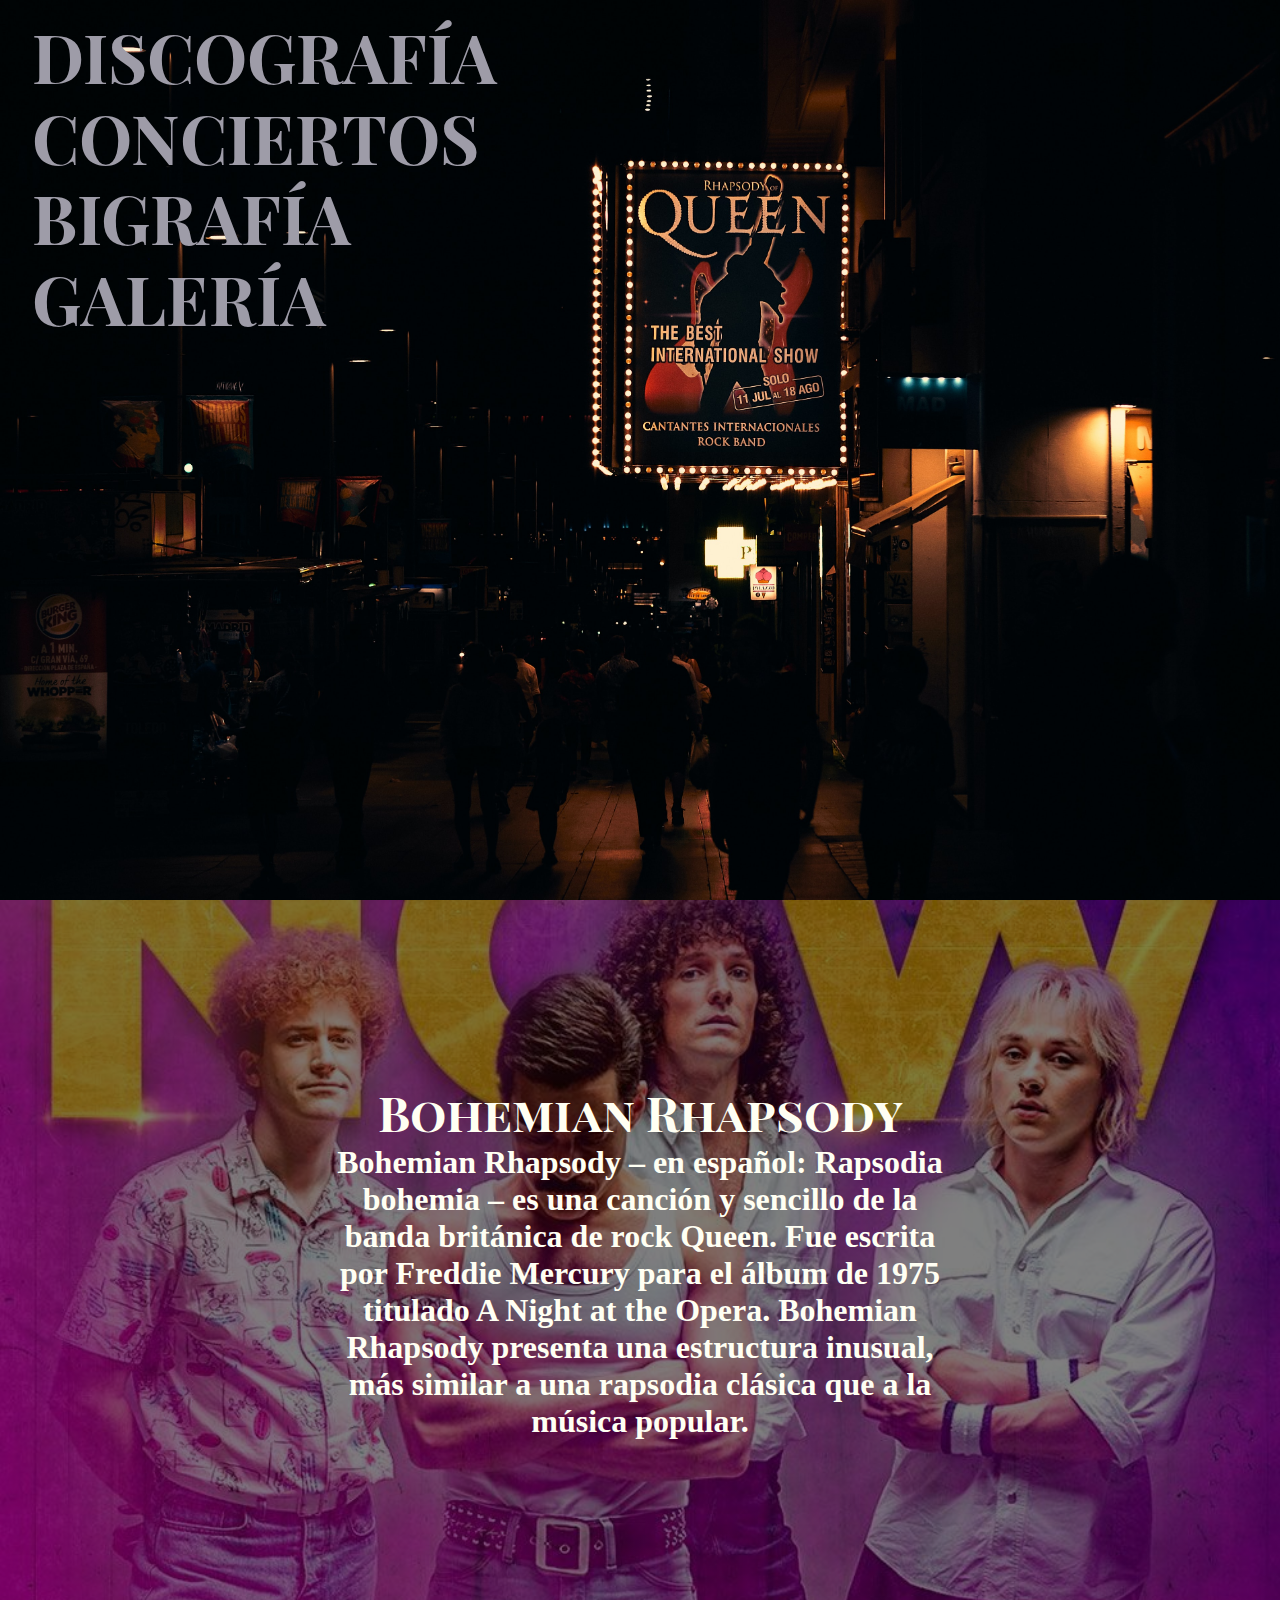
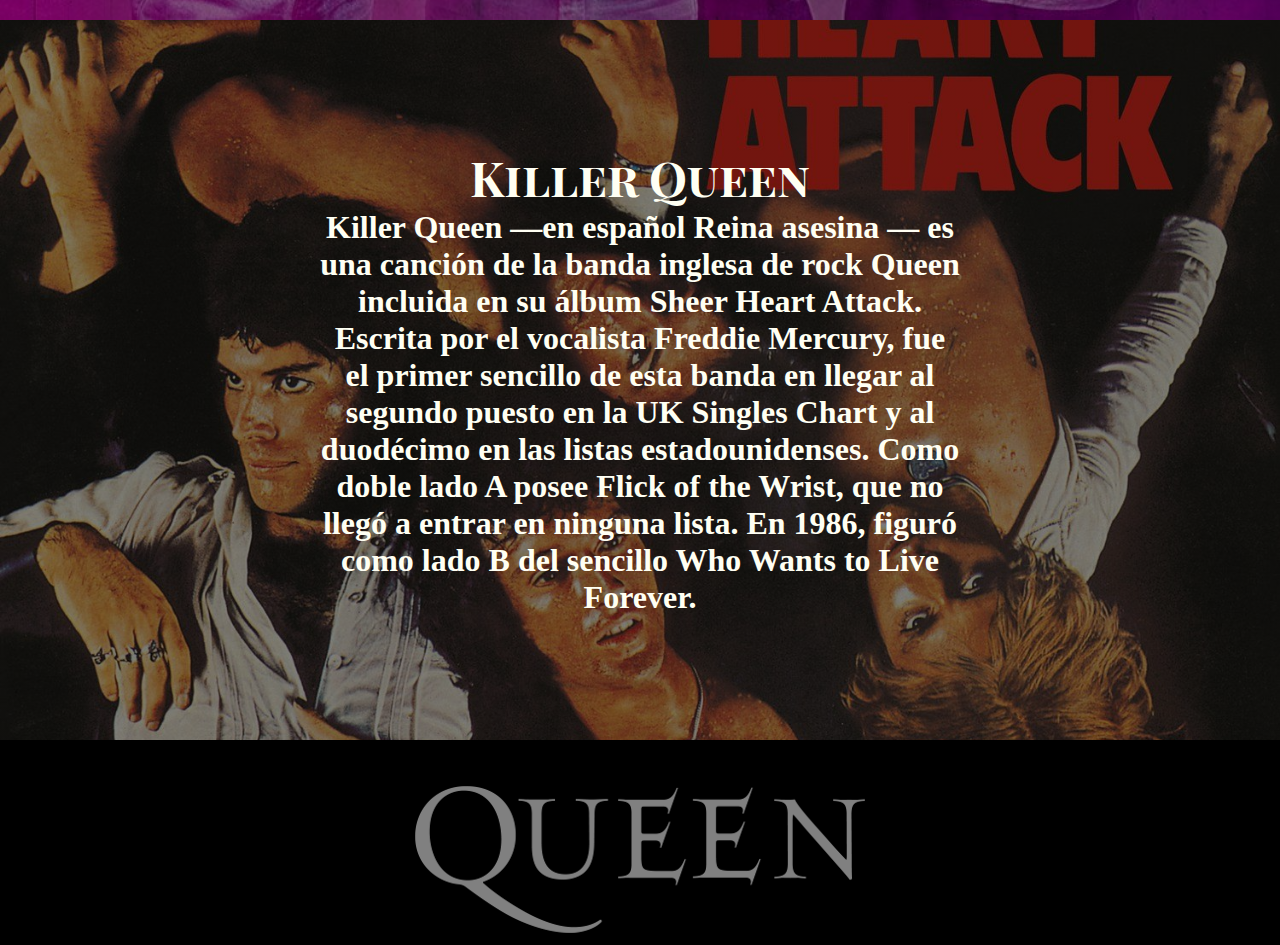
==== index.html @ 169c20e9 "Merge pull request #6 from Josehm1999/develop" ====
<!DOCTYPE html>
<html lang="en">
  <head>
    <meta charset="UTF-8" />
    <meta name="viewport" content="width=device-width, initial-scale=1.0" />
    <title>Queen</title>
    <link rel="preconnect" href="https://fonts.googleapis.com" />
    <link rel="preconnect" href="https://fonts.gstatic.com" crossorigin />
    <link
      href="https://fonts.googleapis.com/css2?family=Playfair+Display+SC:ital,wght@1,900&display=swap"
      rel="stylesheet"
    />
    <link rel="stylesheet" href="./assets/css/style.css" />
  </head>
  <body>
    <header class="header">
      <h1 class="header_titulo">
        <a href="#">Discograf&iacute;a</a>
        <a href="./InfDiscos.html">Conciertos</a>
        <a href="./index4.html">Bigraf&iacute;a</a>
        <a href="#">Galer&iacute;a</a>
      </h1>
    </header>
    <section class="song">
      <div class="song__text">
        <h2>Bohemian Rhapsody</h2>
        <p>
          Bohemian Rhapsody – en español: Rapsodia bohemia – es una canción y
          sencillo de la banda británica de rock Queen. Fue escrita por Freddie
          Mercury para el álbum de 1975 titulado A Night at the Opera. Bohemian
          Rhapsody presenta una estructura inusual, más similar a una rapsodia
          clásica que a la música popular.
        </p>
      </div>
    </section>
    <section class="song__killer">
      <div class="song__text">
        <h2>Killer Queen</h2>
        <p>
          Killer Queen —en español Reina asesina — es una canción de la banda
          inglesa de rock Queen incluida en su álbum Sheer Heart Attack. Escrita
          por el vocalista Freddie Mercury, fue el primer sencillo de esta banda
          en llegar al segundo puesto en la UK Singles Chart y al duodécimo en
          las listas estadounidenses. Como doble lado A posee Flick of the
          Wrist, que no llegó a entrar en ninguna lista. En 1986, figuró como
          lado B del sencillo Who Wants to Live Forever.
        </p>
      </div>
    </section>
    <footer class="footer">
      <div class="container">
        <a href="#" class="footer__logo">
          <img src="./assets/images/footer-logo.png" alt="" />
        </a>
      </div>
    </footer>
    <script src="./assets/js/script.js"></script>
  </body>
</html>
---- assets/css/style.css ----
* {
  margin: 0;
  padding: 0;
  box-sizing: border-box;
}

body {
  background-color: #ecf0f1;
}

.header {
  height: 100vh;
  max-height: 100vh;
  display: flex;
  align-items: center;
  justify-content: center;
  background-image: url(../images/emiliano-cicero-EaZkGnrM154-unsplash.jpg);
  background-size: cover;
  background-repeat: no-repeat;
}

.header .header_titulo {
  position: absolute;
  top: 0;
  left: 0;
  display: flex;
  flex-direction: column;
  padding: 1rem 2rem;
  justify-content: space-between;
  font-size: 4.2rem;
  line-height: 1.2;
  font-family: "Playfair Display SC", serif;

  text-transform: uppercase;
}
a {
  color: inherit;
  text-decoration: none;
  color: #9e9ca8;
}

a:hover {
  color: #e8e6f2;
}
.song {
  background-image: linear-gradient(rgba(0, 0, 0, 0.5), rgba(0, 0, 0, 0.5)),
    url("../images/bohemian-rhapsody-1.jpg");
  height: 45rem;
  background-position: center;
  background-repeat: no-repeat;
  background-size: cover;
  position: relative;
}
.song__killer {
  background-image: linear-gradient(rgba(0, 0, 0, 0.5), rgba(0, 0, 0, 0.5)),
    url("../images/SHA.jpg");
  height: 45rem;
  background-position: center;
  background-repeat: no-repeat;
  background-size: cover;
  position: relative;
}

.song__text {
  text-align: center;
  position: absolute;
  top: 50%;
  left: 50%;
  transform: translate(-50%, -50%);
  color: #fffff3;
  font-size: 2rem;
  font-weight: bold;
}

.song__text h2 {
  font-family: "Playfair Display SC", serif;
}

.container {
  max-width: 88.375rem;
  margin: 0 auto;
}

.container__pall {
  padding-top: 4.375rem;
  padding-right: 1.5rem;
  padding-bottom: 4.375rem;
  padding-left: 1.5rem;
}
.footer {
  background-color: #000;
  color: #ffffff;
  padding: 2.875rem 2.875rem 0.5rem 2.875rem;
  text-align: center;
}

.footer .container {
  margin: 0 auto;
  opacity: 0.5;
}

.flex {
  display: flex;
  align-items: center;
  justify-content: space-between;
}
/* css styles for index4 */
.title-bio, .bio{
  padding: 1vh;
}
.bio .double{
  padding-top: 1vh;
}

.freddie, .brian, .roger, .john{
  display: flex;
}

.freddie img, .brian img, .roger img, .john img{
  width: 50%;
  height: 50%;
  padding-right: 15px;
}
.nav{
  background-color: #000000;
  padding : 2vh;
}
.nav{
  width: 100%;
  height: auto;
  margin:auto;
}
.nav ul{
  width: 100%;
  height: auto;
  margin:auto;
}
.nav ul li{
  text-decoration: none;
  display: inline;
  padding : 5vh 5vw;
}
.double{
  display: flow-root;
}
.double p{
  padding-bottom: 2vh;
}
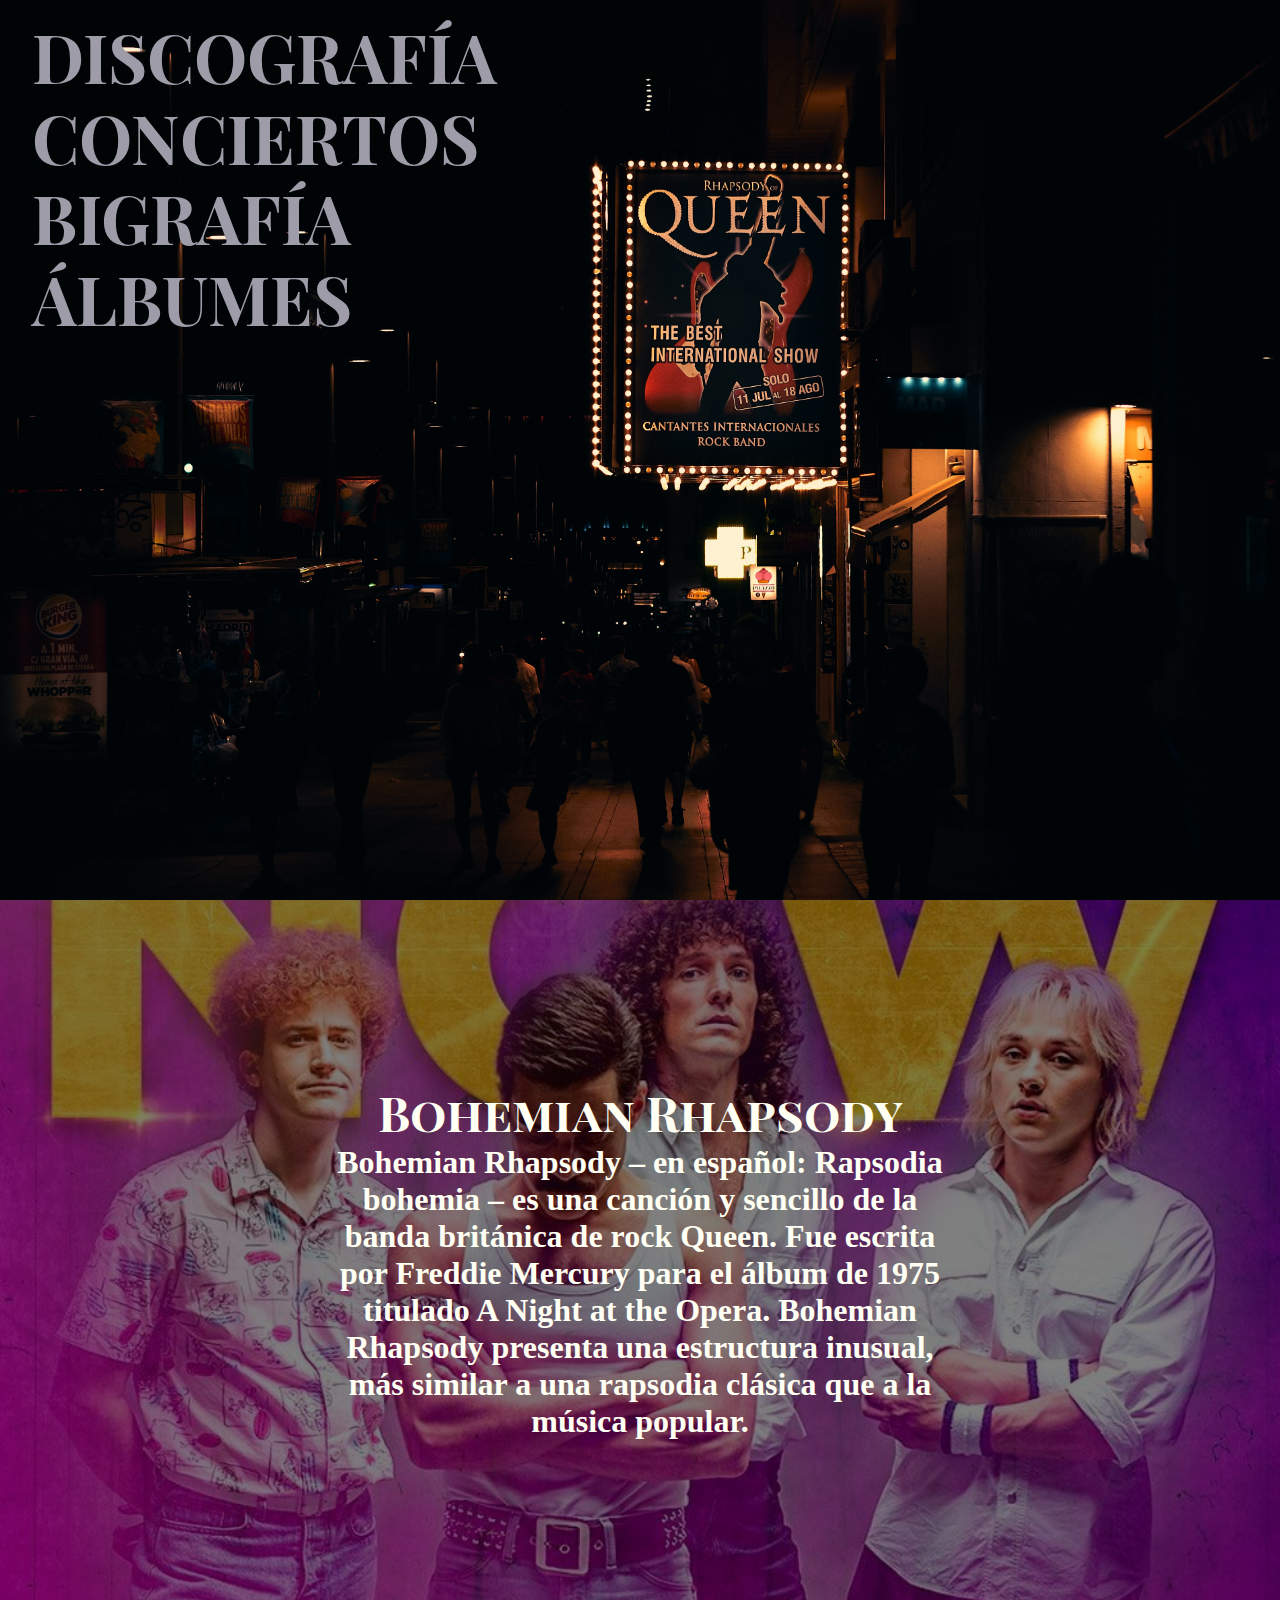
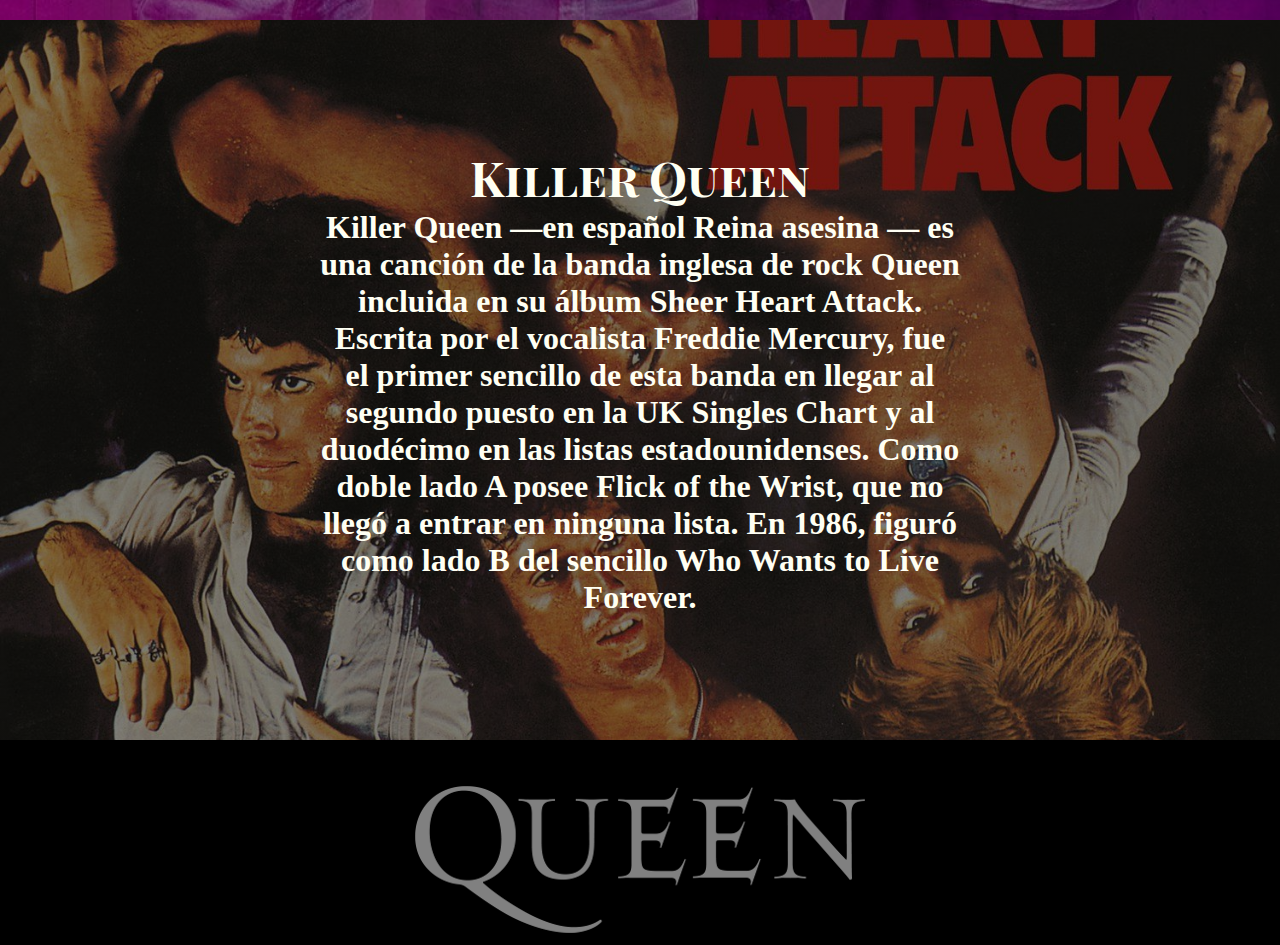
==== commit 4e673bda: "Merge from branch 'LinaJ'" ====
--- a/index.html
+++ b/index.html
@@ -15,10 +15,10 @@
   <body>
     <header class="header">
       <h1 class="header_titulo">
-        <a href="#">Discograf&iacute;a</a>
-        <a href="./InfDiscos.html">Conciertos</a>
+        <a href="./InfDiscos.html">Discograf&iacute;a</a>
+        <a href="#">Conciertos</a>
         <a href="./index4.html">Bigraf&iacute;a</a>
-        <a href="#">Galer&iacute;a</a>
+        <a href="./index5.html">&Aacute;lbumes</a>
       </h1>
     </header>
     <section class="song">
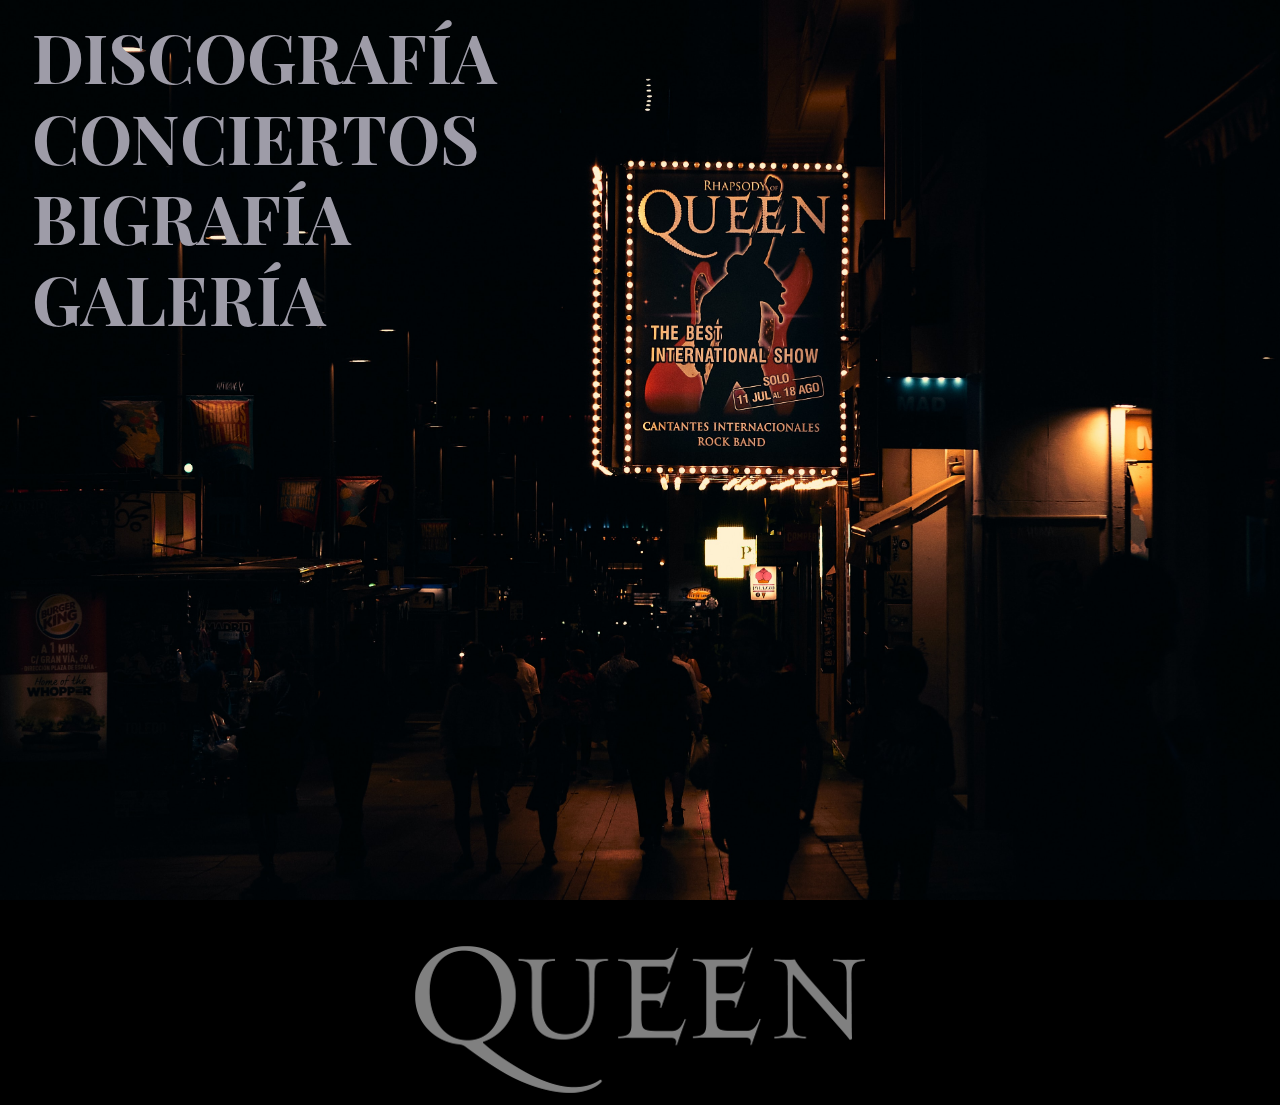
==== commit f6a5d29f: "Se agregó la pagina relacionada a los conciertos de Queen" ====
--- a/index.html
+++ b/index.html
@@ -15,38 +15,13 @@
   <body>
     <header class="header">
       <h1 class="header_titulo">
-        <a href="./InfDiscos.html">Discograf&iacute;a</a>
-        <a href="#">Conciertos</a>
-        <a href="./index4.html">Bigraf&iacute;a</a>
-        <a href="./index5.html">&Aacute;lbumes</a>
+        <a href="#">Discograf&iacute;a</a>
+        <a href="index4.html">Conciertos</a>
+        <a href="#">Bigraf&iacute;a</a>
+        <a href="#">Galer&iacute;a</a>
       </h1>
     </header>
-    <section class="song">
-      <div class="song__text">
-        <h2>Bohemian Rhapsody</h2>
-        <p>
-          Bohemian Rhapsody – en español: Rapsodia bohemia – es una canción y
-          sencillo de la banda británica de rock Queen. Fue escrita por Freddie
-          Mercury para el álbum de 1975 titulado A Night at the Opera. Bohemian
-          Rhapsody presenta una estructura inusual, más similar a una rapsodia
-          clásica que a la música popular.
-        </p>
-      </div>
-    </section>
-    <section class="song__killer">
-      <div class="song__text">
-        <h2>Killer Queen</h2>
-        <p>
-          Killer Queen —en español Reina asesina — es una canción de la banda
-          inglesa de rock Queen incluida en su álbum Sheer Heart Attack. Escrita
-          por el vocalista Freddie Mercury, fue el primer sencillo de esta banda
-          en llegar al segundo puesto en la UK Singles Chart y al duodécimo en
-          las listas estadounidenses. Como doble lado A posee Flick of the
-          Wrist, que no llegó a entrar en ninguna lista. En 1986, figuró como
-          lado B del sencillo Who Wants to Live Forever.
-        </p>
-      </div>
-    </section>
+    <section></section>
     <footer class="footer">
       <div class="container">
         <a href="#" class="footer__logo">
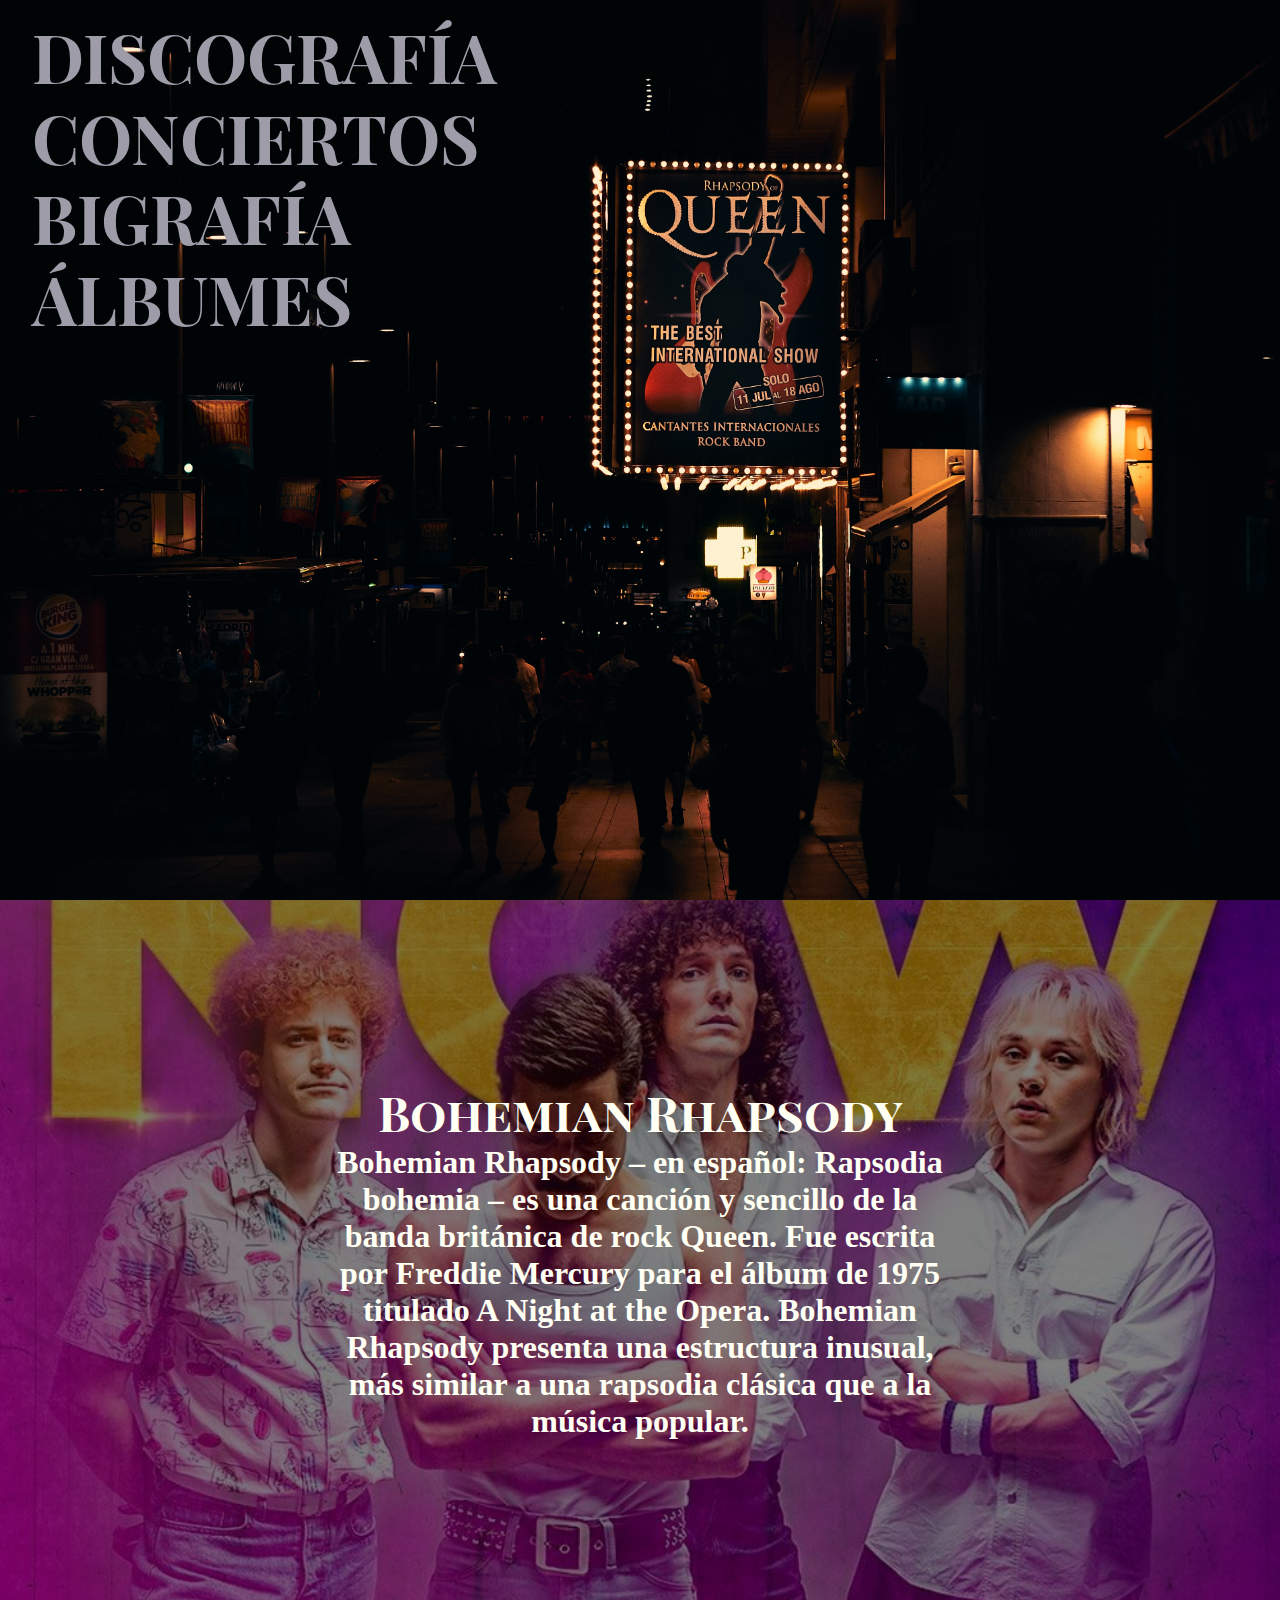
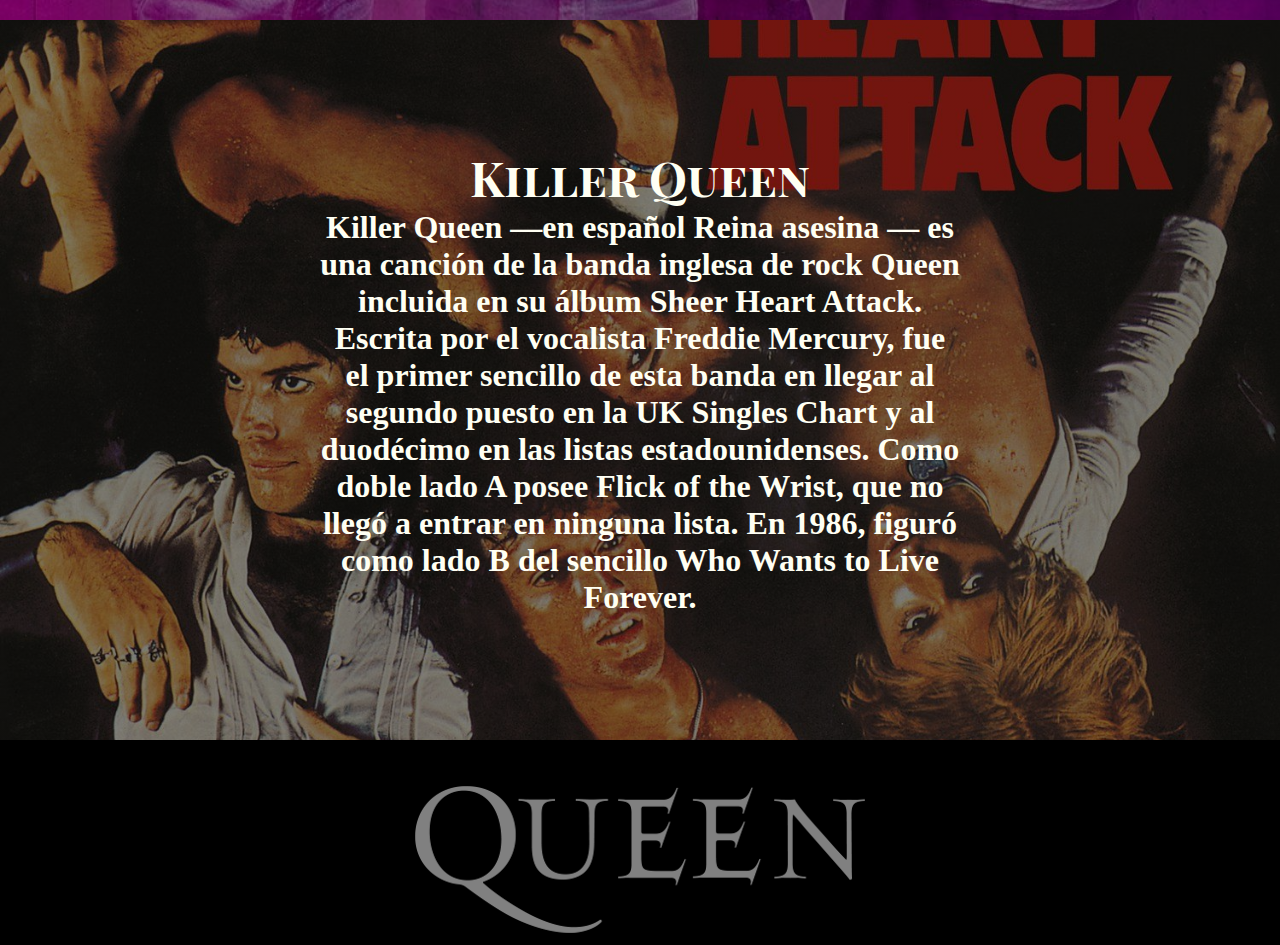
==== commit 01b52b0a: "Merge pull request #7 from Josehm1999/develop" ====
--- a/index.html
+++ b/index.html
@@ -15,13 +15,38 @@
   <body>
     <header class="header">
       <h1 class="header_titulo">
-        <a href="#">Discograf&iacute;a</a>
-        <a href="index4.html">Conciertos</a>
-        <a href="#">Bigraf&iacute;a</a>
-        <a href="#">Galer&iacute;a</a>
+        <a href="./InfDiscos.html">Discograf&iacute;a</a>
+        <a href="./index3.html">Conciertos</a>
+        <a href="./index4.html">Bigraf&iacute;a</a>
+        <a href="./index5.html">&Aacute;lbumes</a>
       </h1>
     </header>
-    <section></section>
+    <section class="song">
+      <div class="song__text">
+        <h2>Bohemian Rhapsody</h2>
+        <p>
+          Bohemian Rhapsody – en español: Rapsodia bohemia – es una canción y
+          sencillo de la banda británica de rock Queen. Fue escrita por Freddie
+          Mercury para el álbum de 1975 titulado A Night at the Opera. Bohemian
+          Rhapsody presenta una estructura inusual, más similar a una rapsodia
+          clásica que a la música popular.
+        </p>
+      </div>
+    </section>
+    <section class="song__killer">
+      <div class="song__text">
+        <h2>Killer Queen</h2>
+        <p>
+          Killer Queen —en español Reina asesina — es una canción de la banda
+          inglesa de rock Queen incluida en su álbum Sheer Heart Attack. Escrita
+          por el vocalista Freddie Mercury, fue el primer sencillo de esta banda
+          en llegar al segundo puesto en la UK Singles Chart y al duodécimo en
+          las listas estadounidenses. Como doble lado A posee Flick of the
+          Wrist, que no llegó a entrar en ninguna lista. En 1986, figuró como
+          lado B del sencillo Who Wants to Live Forever.
+        </p>
+      </div>
+    </section>
     <footer class="footer">
       <div class="container">
         <a href="#" class="footer__logo">
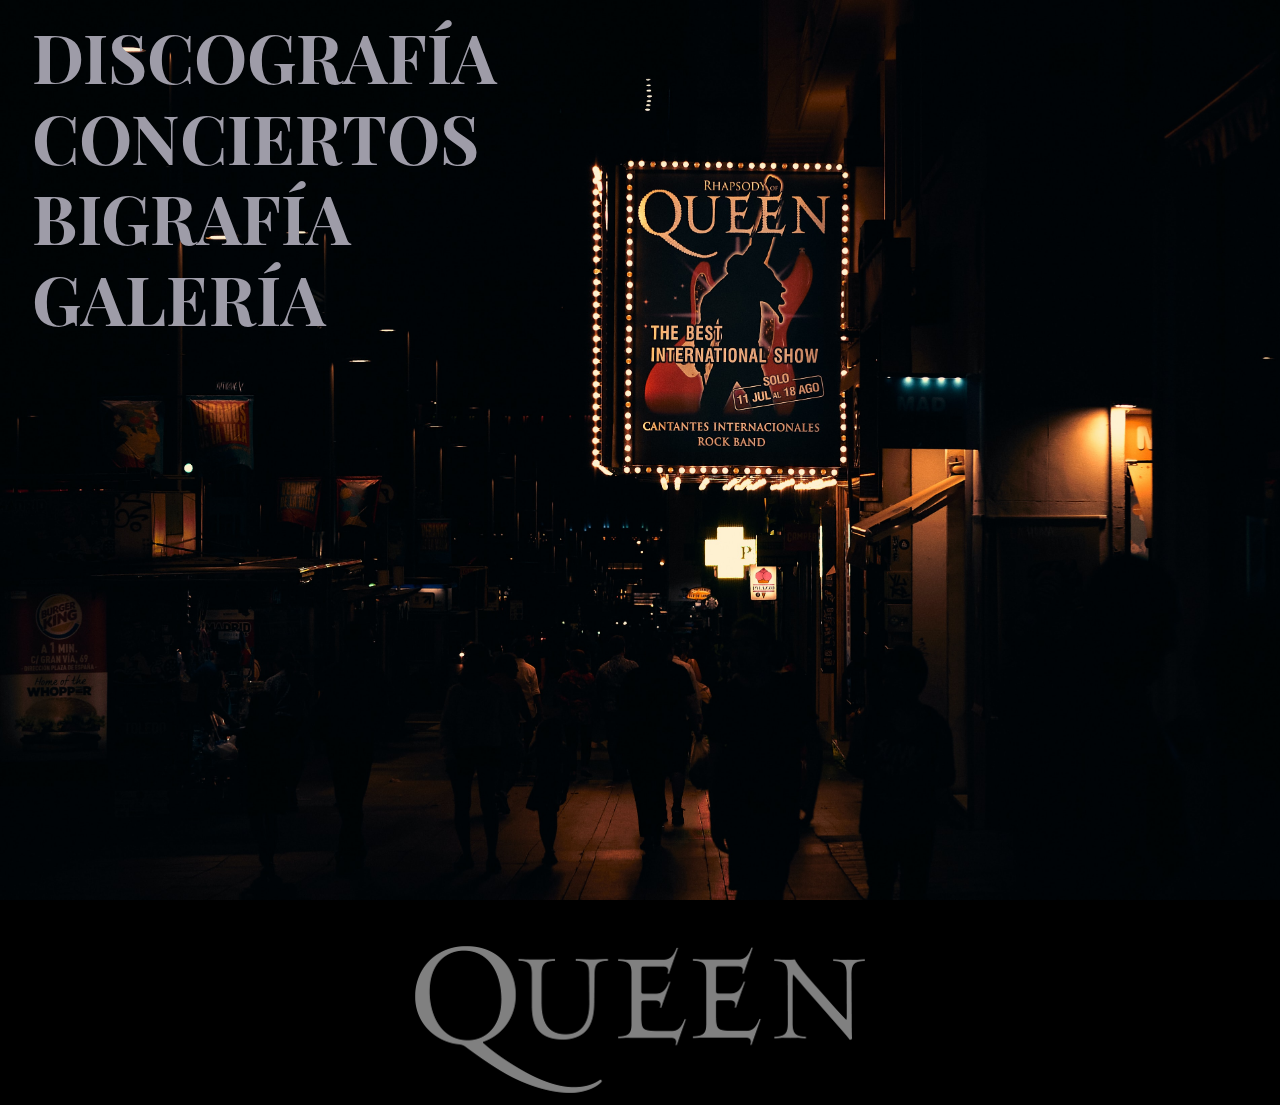
==== commit 69ab7b1b: "Added concert page with css and images" ====
--- a/index.html
+++ b/index.html
@@ -15,38 +15,13 @@
   <body>
     <header class="header">
       <h1 class="header_titulo">
-        <a href="./InfDiscos.html">Discograf&iacute;a</a>
-        <a href="./index3.html">Conciertos</a>
-        <a href="./index4.html">Bigraf&iacute;a</a>
-        <a href="./index5.html">&Aacute;lbumes</a>
+        <a href="#">Discograf&iacute;a</a>
+        <a href="index3.html">Conciertos</a>
+        <a href="#">Bigraf&iacute;a</a>
+        <a href="#">Galer&iacute;a</a>
       </h1>
     </header>
-    <section class="song">
-      <div class="song__text">
-        <h2>Bohemian Rhapsody</h2>
-        <p>
-          Bohemian Rhapsody – en español: Rapsodia bohemia – es una canción y
-          sencillo de la banda británica de rock Queen. Fue escrita por Freddie
-          Mercury para el álbum de 1975 titulado A Night at the Opera. Bohemian
-          Rhapsody presenta una estructura inusual, más similar a una rapsodia
-          clásica que a la música popular.
-        </p>
-      </div>
-    </section>
-    <section class="song__killer">
-      <div class="song__text">
-        <h2>Killer Queen</h2>
-        <p>
-          Killer Queen —en español Reina asesina — es una canción de la banda
-          inglesa de rock Queen incluida en su álbum Sheer Heart Attack. Escrita
-          por el vocalista Freddie Mercury, fue el primer sencillo de esta banda
-          en llegar al segundo puesto en la UK Singles Chart y al duodécimo en
-          las listas estadounidenses. Como doble lado A posee Flick of the
-          Wrist, que no llegó a entrar en ninguna lista. En 1986, figuró como
-          lado B del sencillo Who Wants to Live Forever.
-        </p>
-      </div>
-    </section>
+    <section></section>
     <footer class="footer">
       <div class="container">
         <a href="#" class="footer__logo">
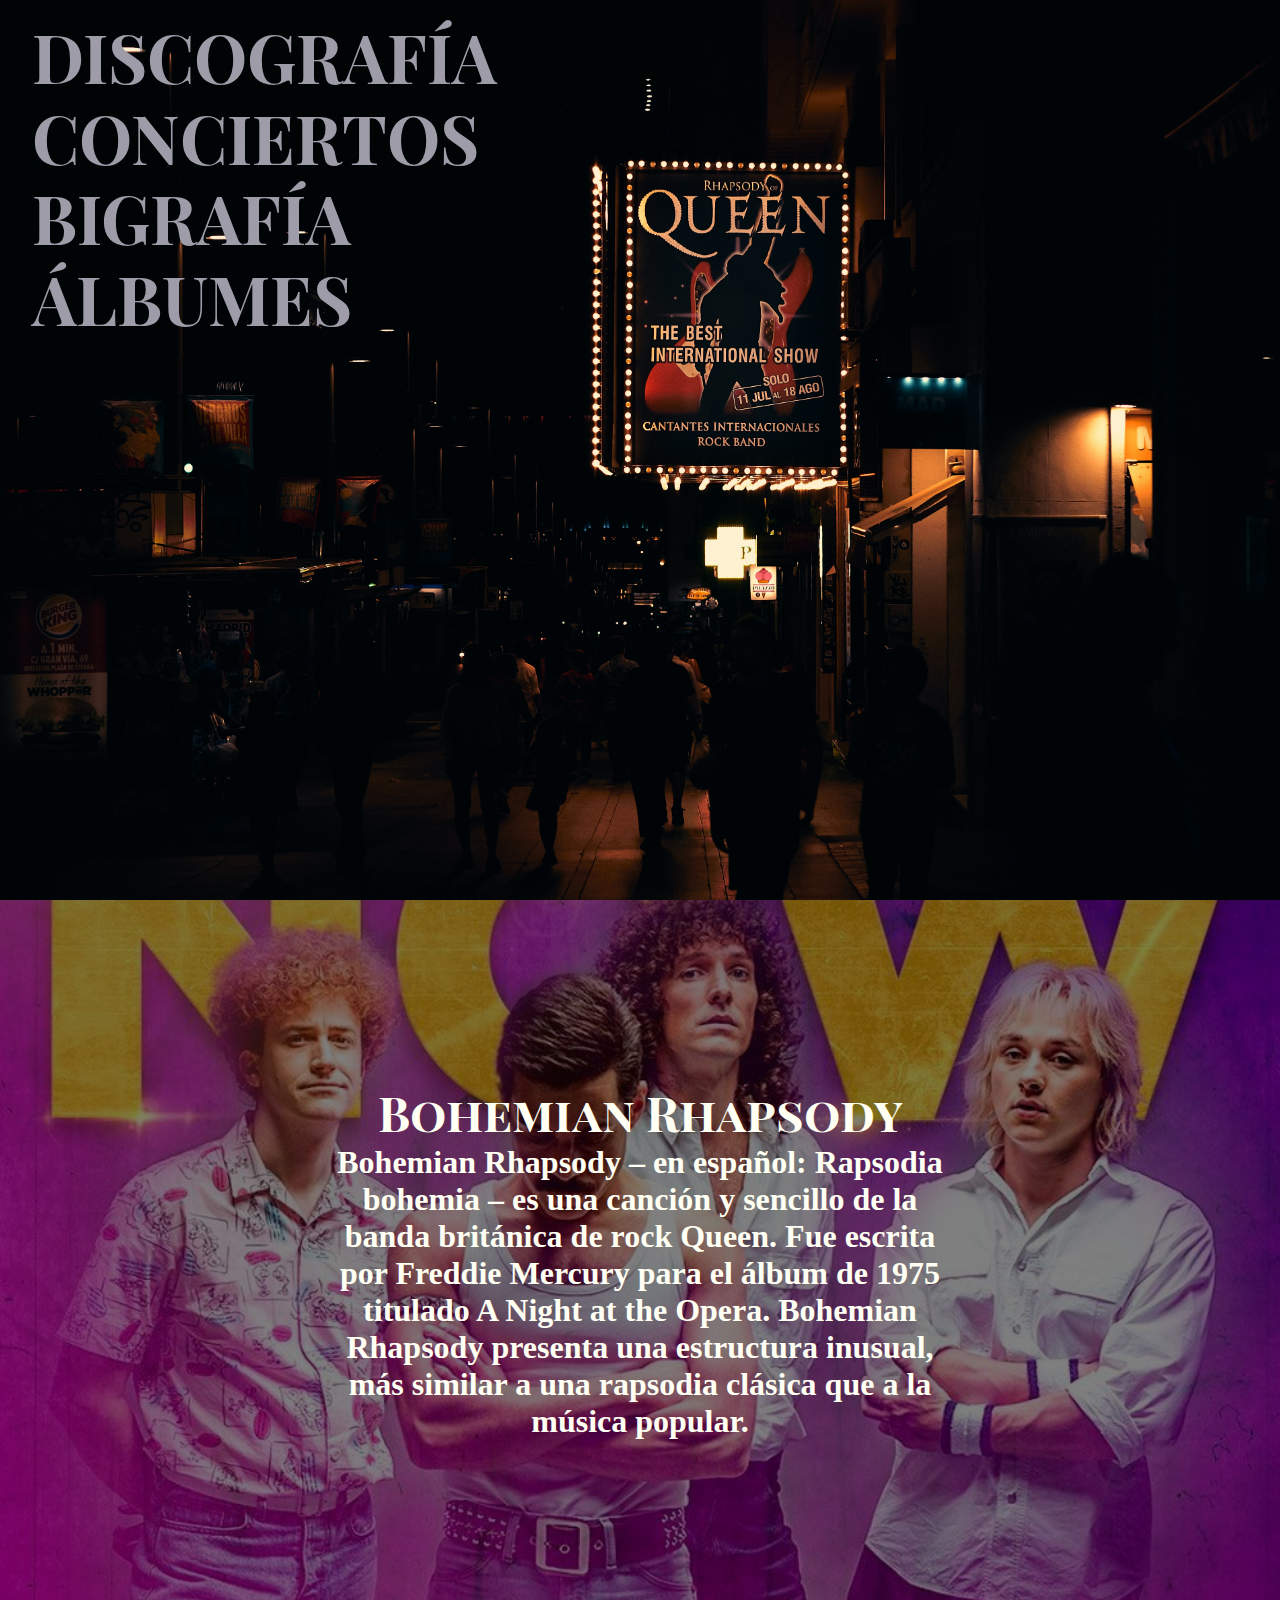
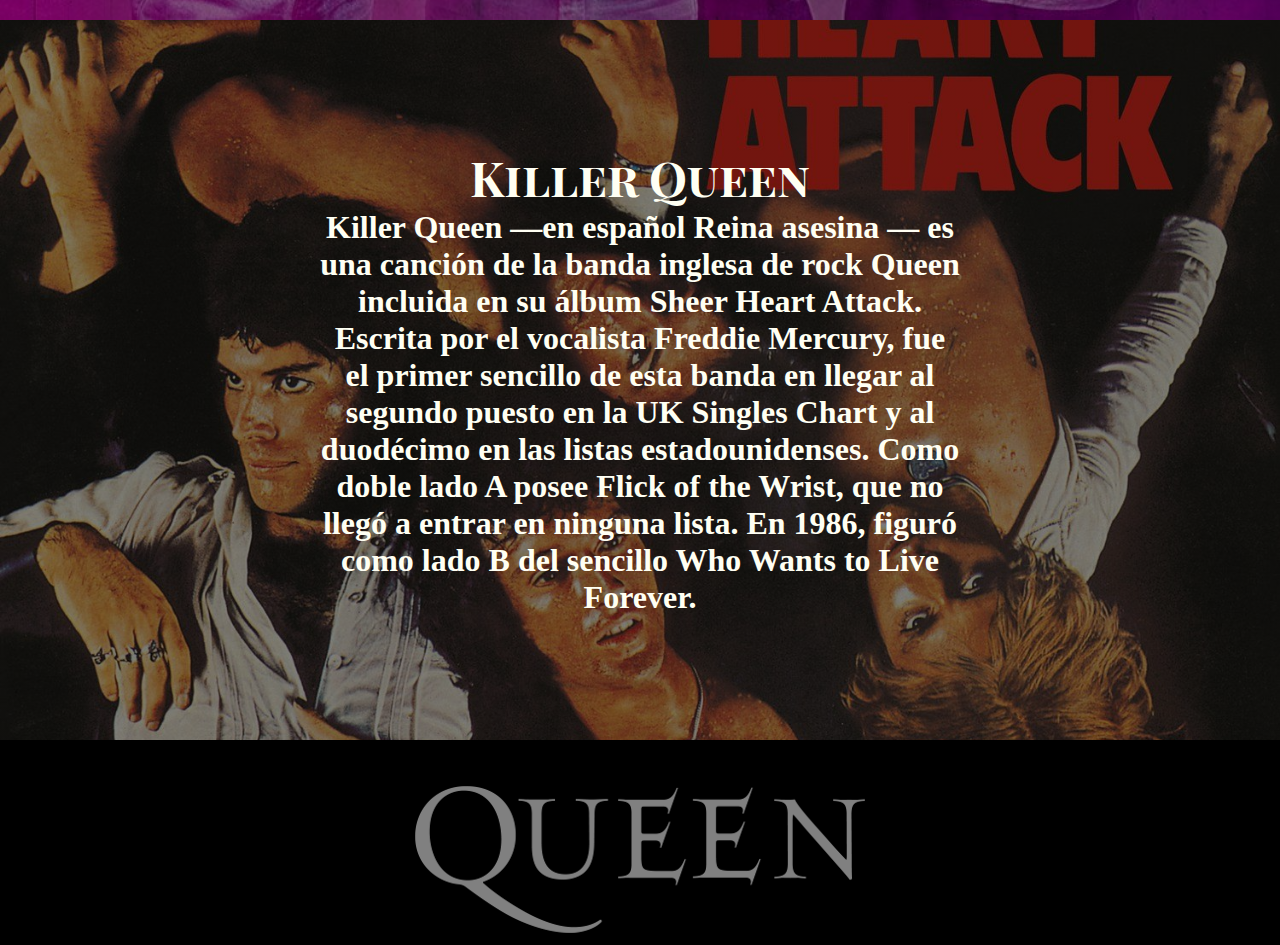
==== commit 0c8027ea: "Merge branch 'JonathanH' into develop" ====
--- a/index.html
+++ b/index.html
@@ -15,13 +15,38 @@
   <body>
     <header class="header">
       <h1 class="header_titulo">
-        <a href="#">Discograf&iacute;a</a>
-        <a href="index3.html">Conciertos</a>
-        <a href="#">Bigraf&iacute;a</a>
-        <a href="#">Galer&iacute;a</a>
+        <a href="./InfDiscos.html">Discograf&iacute;a</a>
+        <a href="./index3.html">Conciertos</a>
+        <a href="./index4.html">Bigraf&iacute;a</a>
+        <a href="./index5.html">&Aacute;lbumes</a>
       </h1>
     </header>
-    <section></section>
+    <section class="song">
+      <div class="song__text">
+        <h2>Bohemian Rhapsody</h2>
+        <p>
+          Bohemian Rhapsody – en español: Rapsodia bohemia – es una canción y
+          sencillo de la banda británica de rock Queen. Fue escrita por Freddie
+          Mercury para el álbum de 1975 titulado A Night at the Opera. Bohemian
+          Rhapsody presenta una estructura inusual, más similar a una rapsodia
+          clásica que a la música popular.
+        </p>
+      </div>
+    </section>
+    <section class="song__killer">
+      <div class="song__text">
+        <h2>Killer Queen</h2>
+        <p>
+          Killer Queen —en español Reina asesina — es una canción de la banda
+          inglesa de rock Queen incluida en su álbum Sheer Heart Attack. Escrita
+          por el vocalista Freddie Mercury, fue el primer sencillo de esta banda
+          en llegar al segundo puesto en la UK Singles Chart y al duodécimo en
+          las listas estadounidenses. Como doble lado A posee Flick of the
+          Wrist, que no llegó a entrar en ninguna lista. En 1986, figuró como
+          lado B del sencillo Who Wants to Live Forever.
+        </p>
+      </div>
+    </section>
     <footer class="footer">
       <div class="container">
         <a href="#" class="footer__logo">
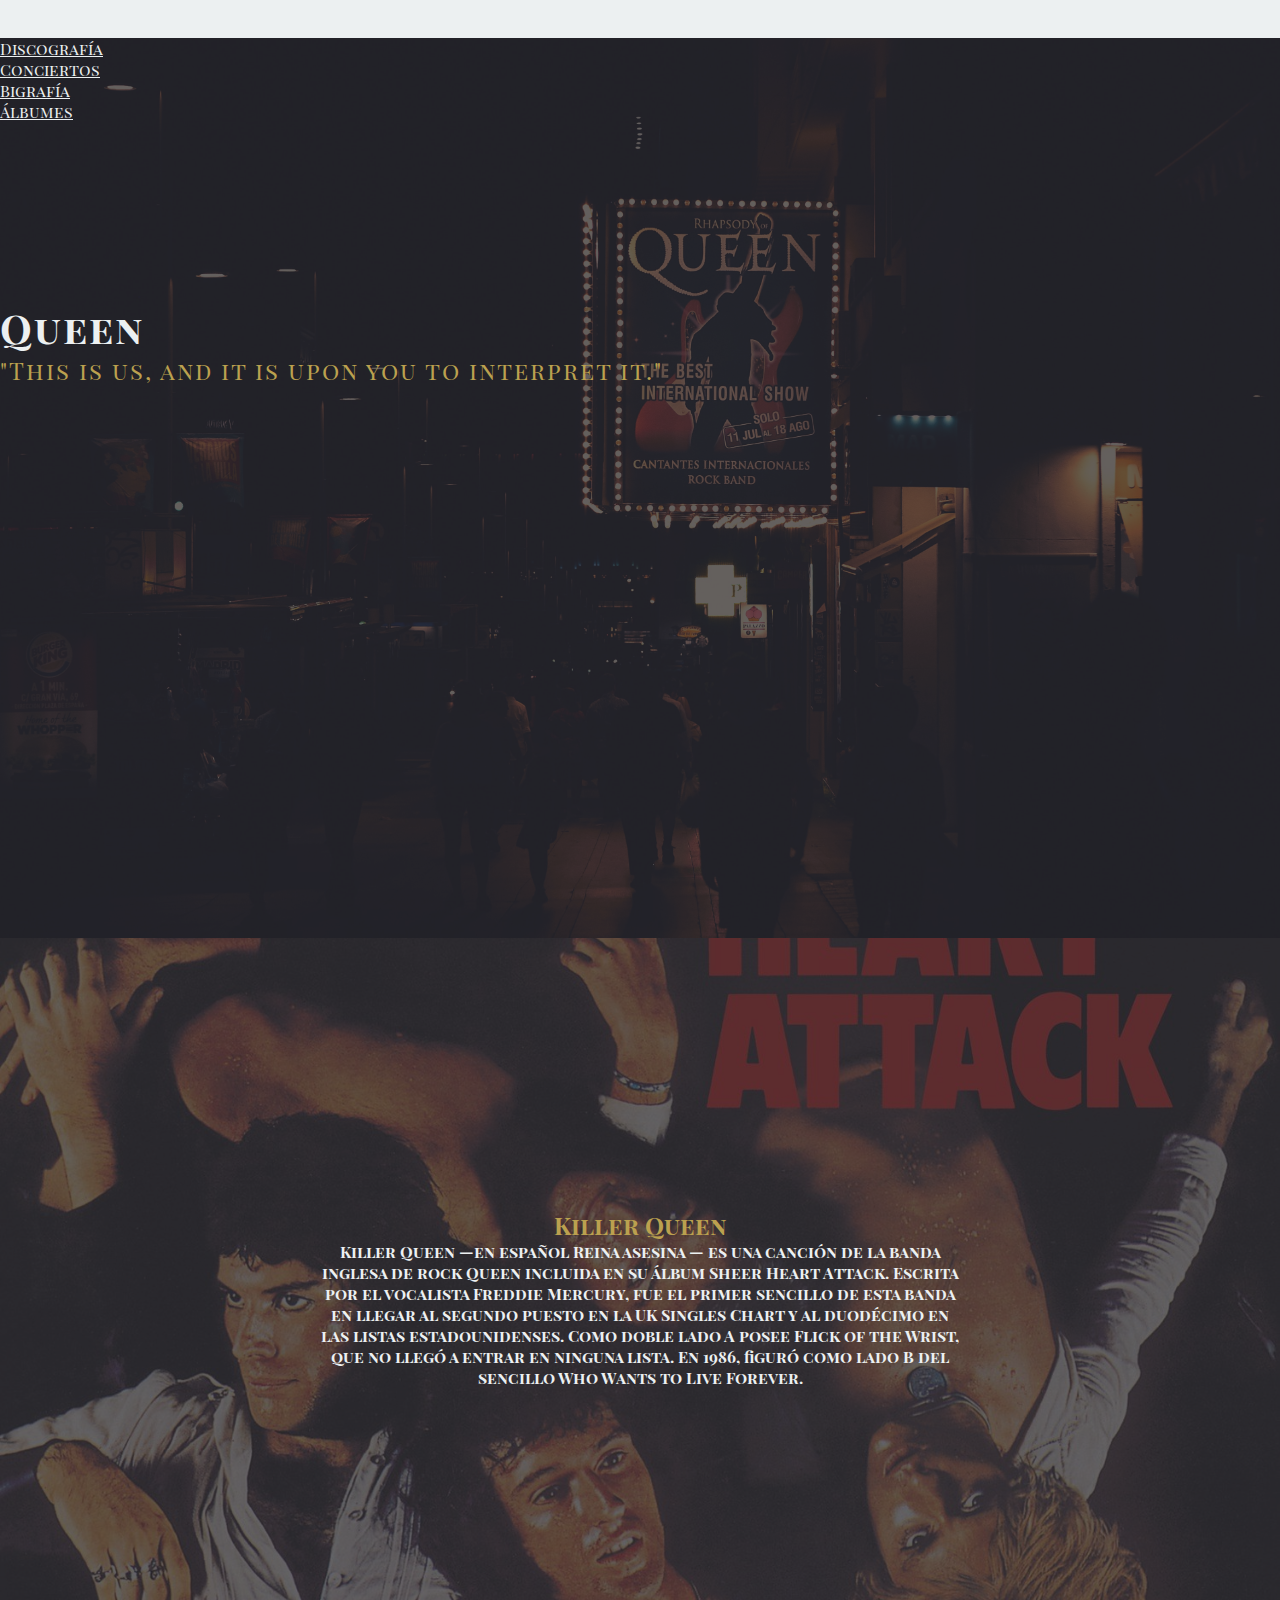
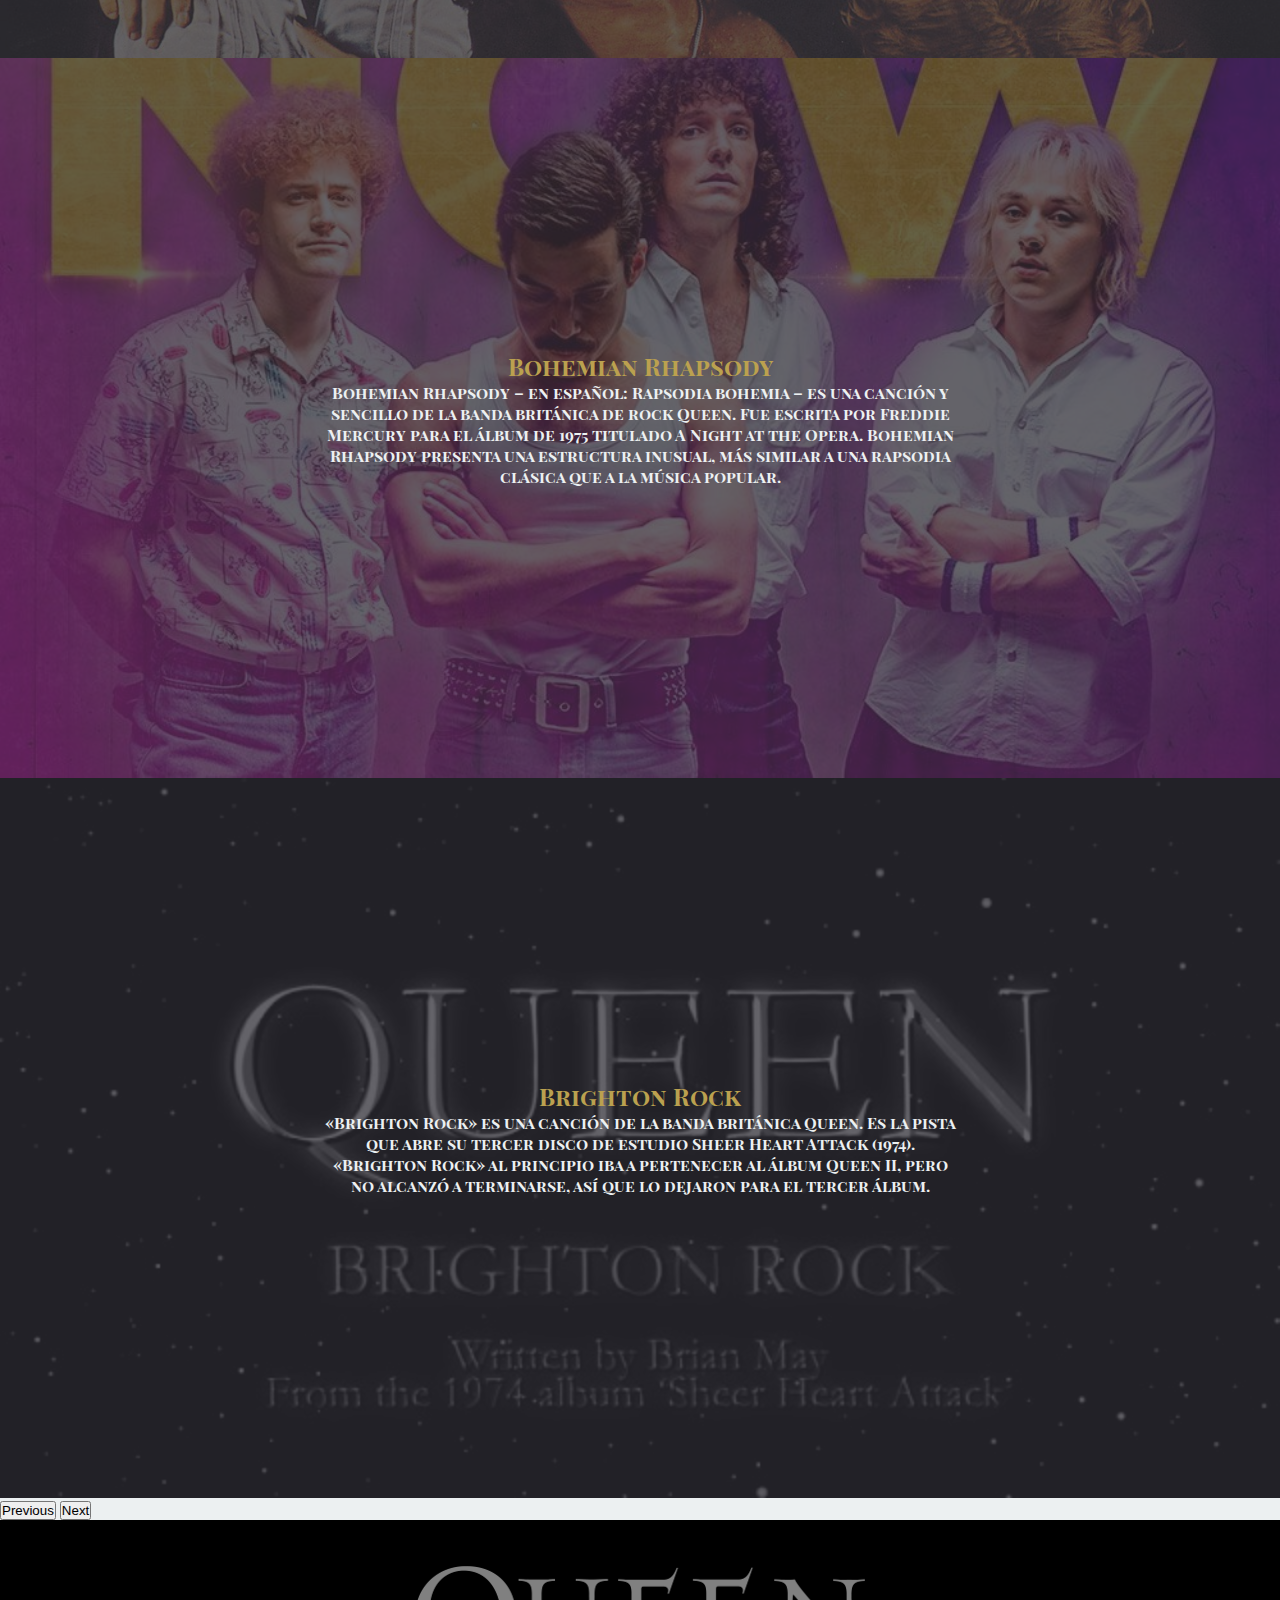
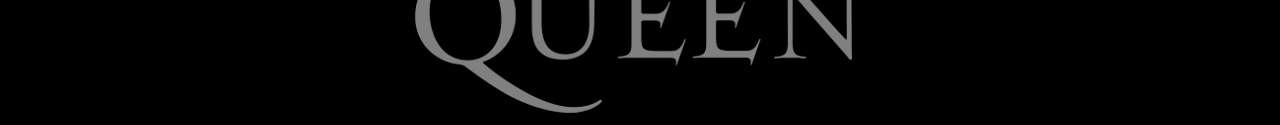
==== commit 4a8f1727: "Index updated: Added bootstrap nav and carousel" ====
--- a/index.html
+++ b/index.html
@@ -1,59 +1,106 @@
 <!DOCTYPE html>
 <html lang="en">
-  <head>
-    <meta charset="UTF-8" />
-    <meta name="viewport" content="width=device-width, initial-scale=1.0" />
-    <title>Queen</title>
-    <link rel="preconnect" href="https://fonts.googleapis.com" />
-    <link rel="preconnect" href="https://fonts.gstatic.com" crossorigin />
-    <link
-      href="https://fonts.googleapis.com/css2?family=Playfair+Display+SC:ital,wght@1,900&display=swap"
-      rel="stylesheet"
-    />
-    <link rel="stylesheet" href="./assets/css/style.css" />
-  </head>
-  <body>
-    <header class="header">
-      <h1 class="header_titulo">
-        <a href="./InfDiscos.html">Discograf&iacute;a</a>
-        <a href="./index3.html">Conciertos</a>
-        <a href="./index4.html">Bigraf&iacute;a</a>
-        <a href="./index5.html">&Aacute;lbumes</a>
-      </h1>
-    </header>
-    <section class="song">
-      <div class="song__text">
-        <h2>Bohemian Rhapsody</h2>
-        <p>
-          Bohemian Rhapsody – en español: Rapsodia bohemia – es una canción y
-          sencillo de la banda británica de rock Queen. Fue escrita por Freddie
-          Mercury para el álbum de 1975 titulado A Night at the Opera. Bohemian
-          Rhapsody presenta una estructura inusual, más similar a una rapsodia
-          clásica que a la música popular.
-        </p>
+
+<head>
+  <meta charset="UTF-8" />
+  <meta name="viewport" content="width=device-width, initial-scale=1.0" />
+  <title>Queen</title>
+  <link rel="preconnect" href="https://fonts.googleapis.com" />
+  <link rel="preconnect" href="https://fonts.gstatic.com" crossorigin />
+  <link href="https://fonts.googleapis.com/css2?family=Playfair+Display+SC:ital,wght@1,900&display=swap"
+    rel="stylesheet" />
+  <link href="https://cdn.jsdelivr.net/npm/bootstrap@5.1.3/dist/css/bootstrap.min.css" rel="stylesheet"
+    integrity="sha384-1BmE4kWBq78iYhFldvKuhfTAU6auU8tT94WrHftjDbrCEXSU1oBoqyl2QvZ6jIW3" crossorigin="anonymous">
+  <link rel="stylesheet" href="./assets/css/style.css" />
+</head>
+
+<body>
+  <div class="container-fluid banner">
+    <div class="row">
+      <div class="col-md-12">
+        <nav class="navbar navbar-expand-lg navbar-light ">
+          <div class="container">
+            <a class="navbar-brand mb-0 h1">
+
+            </a>
+            <ul class=" navbar-nav  justify-content-end">
+              <li class="nav-item"><a href="./InfDiscos.html" class="nav-link">Discograf&iacute;a</a></li>
+              <li class="nav-item"><a href="./index3.html" class="nav-link">Conciertos</a></li>
+              <li class="nav-item"><a href="./index4.html" class="nav-link">Bigraf&iacute;a</a></li>
+              <li class="nav-item"><a href="./index5.html" class="nav-link">&Aacute;lbumes</a></li>
+            </ul>
+          </div>
+        </nav>
+        <div class="col-md-8 offset-md-2 info">
+          <h1 class="text-center">Queen</h1>
+          <p class="text-center">
+            "This is us, and it is upon you to interpret it."
+          </p>
+        </div>
       </div>
-    </section>
-    <section class="song__killer">
-      <div class="song__text">
-        <h2>Killer Queen</h2>
-        <p>
-          Killer Queen —en español Reina asesina — es una canción de la banda
-          inglesa de rock Queen incluida en su álbum Sheer Heart Attack. Escrita
-          por el vocalista Freddie Mercury, fue el primer sencillo de esta banda
-          en llegar al segundo puesto en la UK Singles Chart y al duodécimo en
-          las listas estadounidenses. Como doble lado A posee Flick of the
-          Wrist, que no llegó a entrar en ninguna lista. En 1986, figuró como
-          lado B del sencillo Who Wants to Live Forever.
-        </p>
+    </div>
+
+  </div>
+
+
+  <div id="carouselExampleFade" class="carousel slide carousel-fade" data-bs-ride="carousel">
+    <div class="carousel-inner">
+      <div class="carousel-item active song__killer">
+        <div class="song__text">
+          <h2>Killer Queen</h2>
+          <p>
+            Killer Queen —en español Reina asesina — es una canción de la banda
+            inglesa de rock Queen incluida en su álbum Sheer Heart Attack. Escrita
+            por el vocalista Freddie Mercury, fue el primer sencillo de esta banda
+            en llegar al segundo puesto en la UK Singles Chart y al duodécimo en
+            las listas estadounidenses. Como doble lado A posee Flick of the
+            Wrist, que no llegó a entrar en ninguna lista. En 1986, figuró como
+            lado B del sencillo Who Wants to Live Forever.
+          </p>
+        </div>
       </div>
-    </section>
-    <footer class="footer">
-      <div class="container">
-        <a href="#" class="footer__logo">
-          <img src="./assets/images/footer-logo.png" alt="" />
-        </a>
+      <div class="carousel-item song">
+        <div class="song__text">
+          <h2>Bohemian Rhapsody</h2>
+          <p>
+            Bohemian Rhapsody – en español: Rapsodia bohemia – es una canción y
+            sencillo de la banda británica de rock Queen. Fue escrita por Freddie
+            Mercury para el álbum de 1975 titulado A Night at the Opera. Bohemian
+            Rhapsody presenta una estructura inusual, más similar a una rapsodia
+            clásica que a la música popular.
+          </p>
+        </div>
       </div>
-    </footer>
-    <script src="./assets/js/script.js"></script>
-  </body>
+      <div class="carousel-item song__brock">
+        <div class="song__text">
+          <h2>Brighton Rock</h2>
+          <p>«Brighton Rock» es una canción de la banda británica Queen. Es la pista que abre su tercer disco de estudio
+            Sheer Heart Attack (1974). «Brighton Rock» al principio iba a pertenecer al álbum Queen II, pero no alcanzó
+            a terminarse, así que lo dejaron para el tercer álbum.</p>
+        </div>
+      </div>
+    </div>
+    <button class="carousel-control-prev" type="button" data-bs-target="#carouselExampleFade" data-bs-slide="prev">
+      <span class="carousel-control-prev-icon" aria-hidden="true"></span>
+      <span class="visually-hidden">Previous</span>
+    </button>
+    <button class="carousel-control-next" type="button" data-bs-target="#carouselExampleFade" data-bs-slide="next">
+      <span class="carousel-control-next-icon" aria-hidden="true"></span>
+      <span class="visually-hidden">Next</span>
+    </button>
+  </div>
+  <footer class="footer">
+    <div class="container">
+      <a href="#" class="footer__logo">
+        <img src="./assets/images/footer-logo.png" alt="" />
+      </a>
+    </div>
+  </footer>
+
+  <script src="https://cdn.jsdelivr.net/npm/bootstrap@5.1.3/dist/js/bootstrap.bundle.min.js"
+    integrity="sha384-ka7Sk0Gln4gmtz2MlQnikT1wXgYsOg+OMhuP+IlRH9sENBO0LRn5q+8nbTov4+1p"
+    crossorigin="anonymous"></script>
+  <script src="./assets/js/script.js"></script>
+</body>
+
 </html>
--- a/assets/css/style.css
+++ b/assets/css/style.css
@@ -6,45 +6,49 @@
 
 body {
   background-color: #ecf0f1;
+  font-family: "Playfair Display SC", serif;
 }
 
-.header {
+.banner {
   height: 100vh;
-  max-height: 100vh;
-  display: flex;
-  align-items: center;
-  justify-content: center;
-  background-image: url(../images/emiliano-cicero-EaZkGnrM154-unsplash.jpg);
+  width: 100%;
+  background:url('../images/overlay.png'),url('../images/emiliano-cicero-EaZkGnrM154-unsplash.jpg');
+	background-position: top;
   background-size: cover;
   background-repeat: no-repeat;
+  color: #ecf0f1;
 }
 
-.header .header_titulo {
-  position: absolute;
-  top: 0;
-  left: 0;
-  display: flex;
-  flex-direction: column;
-  padding: 1rem 2rem;
-  justify-content: space-between;
-  font-size: 4.2rem;
-  line-height: 1.2;
-  font-family: "Playfair Display SC", serif;
-
-  text-transform: uppercase;
-}
-a {
-  color: inherit;
-  text-decoration: none;
-  color: #9e9ca8;
+.banner .navbar {
+  margin-top: 3%;
 }
 
-a:hover {
-  color: #e8e6f2;
+.navbar-light .navbar-nav .nav-link {
+  color: #ecf0f1
+}
+.navbar-light .navbar-nav .nav-link:hover {
+  color: #BBA14F;
+}
+
+.banner .info {
+  margin-top: 15%;
+  transform: translateY(-15%);
+}
+.banner .info h1 {
+  font-size: 2.5rem;
+  font-weight: 700;
+  color: #ecf0f1;
+  letter-spacing: 0.125rem;
+}
+
+.banner .info p {
+  font-size: 1.5rem;
+  font-weight: 500;
+  color: #BBA14F;
+  letter-spacing: 0.125rem;
 }
 .song {
-  background-image: linear-gradient(rgba(0, 0, 0, 0.5), rgba(0, 0, 0, 0.5)),
-    url("../images/bohemian-rhapsody-1.jpg");
+  background: url("../images/overlay.png"), url("../images/bohemian-rhapsody-1.jpg");
   height: 45rem;
   background-position: center;
   background-repeat: no-repeat;
@@ -52,13 +56,22 @@
   position: relative;
 }
 .song__killer {
-  background-image: linear-gradient(rgba(0, 0, 0, 0.5), rgba(0, 0, 0, 0.5)),
-    url("../images/SHA.jpg");
+  background: url("../images/overlay.png"), url("../images/SHA.jpg");
   height: 45rem;
   background-position: center;
   background-repeat: no-repeat;
   background-size: cover;
   position: relative;
+}
+
+.song__brock {
+  background: url("../images/overlay.png"), url("../images/brighton_rock.jpg");
+  height: 45rem;
+  background-position: center;
+  background-repeat: no-repeat;
+  background-size: cover;
+  position: relative;
+
 }
 
 .song__text {
@@ -67,25 +80,18 @@
   top: 50%;
   left: 50%;
   transform: translate(-50%, -50%);
-  color: #fffff3;
-  font-size: 2rem;
+  font-size: 1rem;
   font-weight: bold;
+  color: #ecf0f1;
 }
 
 .song__text h2 {
-  font-family: "Playfair Display SC", serif;
+  color: #BBA14F;
 }
 
-.container {
-  max-width: 88.375rem;
-  margin: 0 auto;
-}
 
-.container__pall {
-  padding-top: 4.375rem;
-  padding-right: 1.5rem;
-  padding-bottom: 4.375rem;
-  padding-left: 1.5rem;
+.song__text h2 {
+  font-family: "Playfair Display SC", serif;
 }
 .footer {
   background-color: #000;
@@ -95,27 +101,32 @@
 }
 
 .footer .container {
-  margin: 0 auto;
+  margin: 0 auto; 
   opacity: 0.5;
-}
-
-.flex {
-  display: flex;
-  align-items: center;
-  justify-content: space-between;
 }
 /* css styles for index4 */
 .title-bio, .bio{
   padding: 1vh;
+  font-family: -apple-system, cursive;
+}
+.bio{
+  font-size: 3ex;
 }
 .bio .double{
   padding-top: 1vh;
 }
-
+.members{
+  padding: 0vh 1vh;
+}
 .freddie, .brian, .roger, .john{
   display: flex;
+  padding-top: 2vh;
 }
-
+.tittle-art{
+  padding: 2vh 1vh;
+  font-size: 5ex;
+  font-family: -apple-system, cursive;
+}
 .freddie img, .brian img, .roger img, .john img{
   width: 50%;
   height: 50%;
@@ -146,3 +157,19 @@
 .double p{
   padding-bottom: 2vh;
 }
+.freddie p, .brian p, .roger p, .john p{
+  font-family: cursive;
+  font-size: 3ex;
+}
+.redes{
+  display: inline;
+  padding: 2vh 5vh;
+}
+
+.redes .red{
+  padding: 2vh 0vh;
+  width: 2%;
+  height: 2%;
+}
+
+
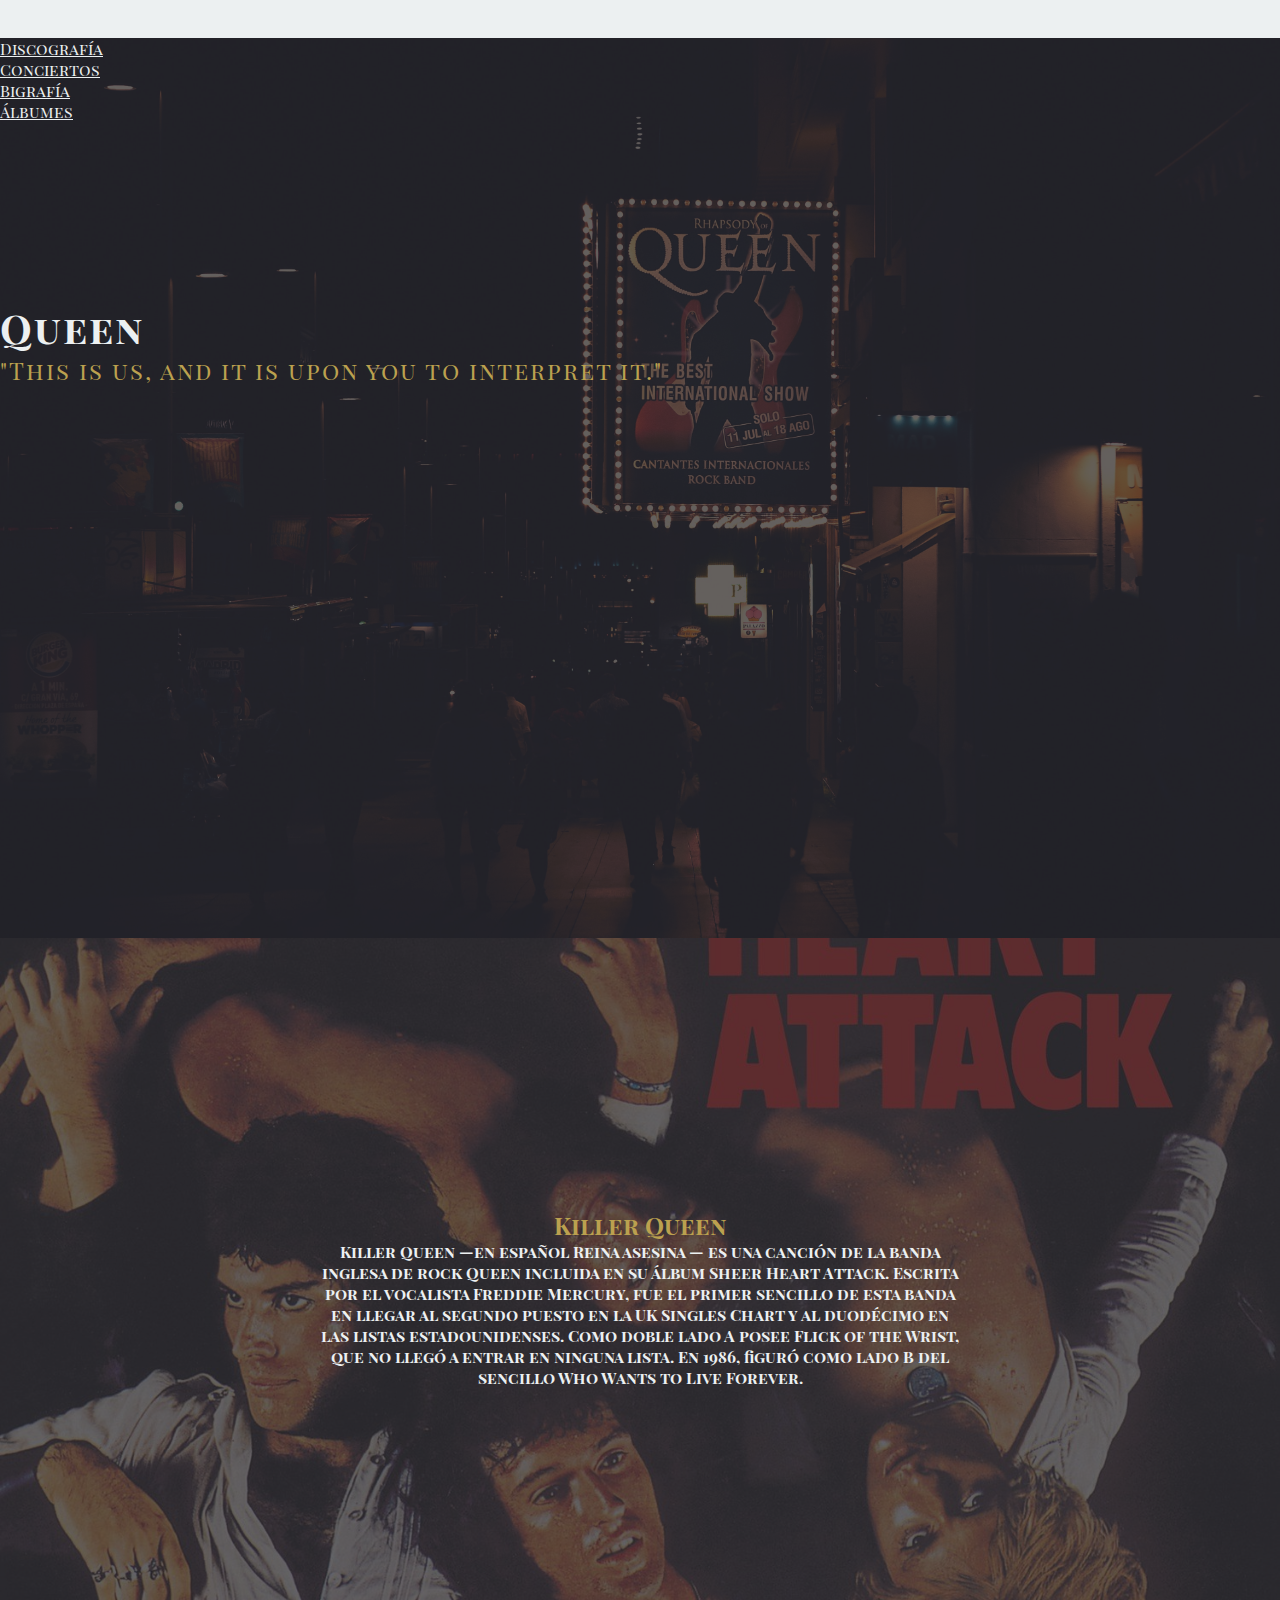
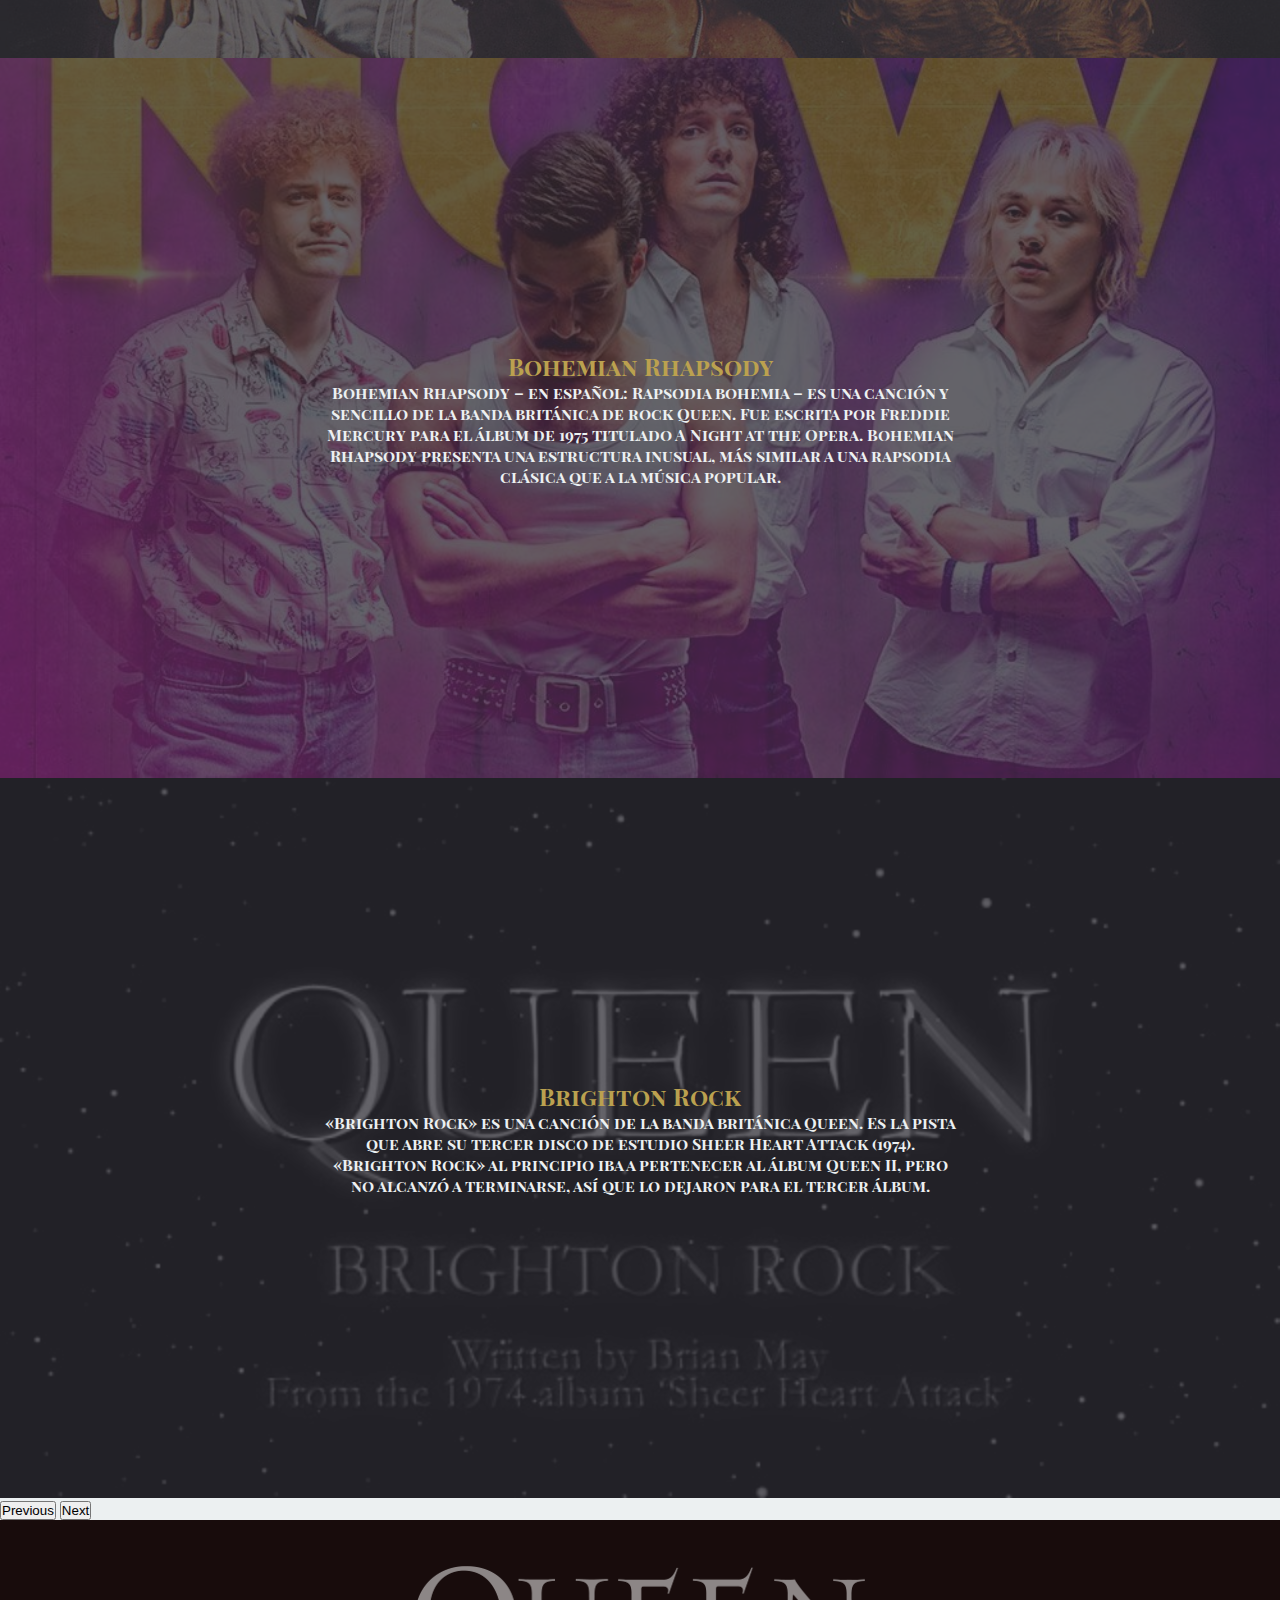
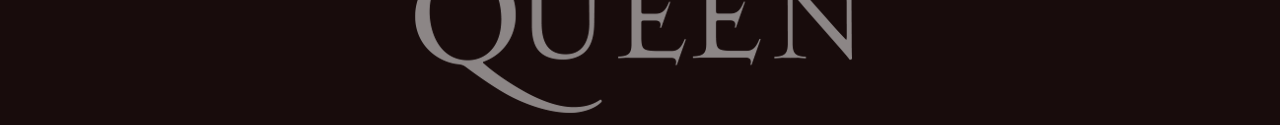
==== commit 3c8b461c: "Navbar fixes" ====
--- a/index.html
+++ b/index.html
@@ -24,7 +24,7 @@
 
             </a>
             <ul class=" navbar-nav  justify-content-end">
-              <li class="nav-item"><a href="./InfDiscos.html" class="nav-link">Discograf&iacute;a</a></li>
+              <li class="nav-item"><a href="./index2.html" class="nav-link">Discograf&iacute;a</a></li>
               <li class="nav-item"><a href="./index3.html" class="nav-link">Conciertos</a></li>
               <li class="nav-item"><a href="./index4.html" class="nav-link">Bigraf&iacute;a</a></li>
               <li class="nav-item"><a href="./index5.html" class="nav-link">&Aacute;lbumes</a></li>
--- a/assets/css/style.css
+++ b/assets/css/style.css
@@ -28,6 +28,7 @@
 }
 .navbar-light .navbar-nav .nav-link:hover {
   color: #BBA14F;
+   zoom: 1.1;
 }
 
 .banner .info {
@@ -94,7 +95,7 @@
   font-family: "Playfair Display SC", serif;
 }
 .footer {
-  background-color: #000;
+  background-color: #180c0c;
   color: #ffffff;
   padding: 2.875rem 2.875rem 0.5rem 2.875rem;
   text-align: center;
@@ -130,26 +131,6 @@
 .freddie img, .brian img, .roger img, .john img{
   width: 50%;
   height: 50%;
-  padding-right: 15px;
-}
-.nav{
-  background-color: #000000;
-  padding : 2vh;
-}
-.nav{
-  width: 100%;
-  height: auto;
-  margin:auto;
-}
-.nav ul{
-  width: 100%;
-  height: auto;
-  margin:auto;
-}
-.nav ul li{
-  text-decoration: none;
-  display: inline;
-  padding : 5vh 5vw;
 }
 .double{
   display: flow-root;
@@ -160,16 +141,22 @@
 .freddie p, .brian p, .roger p, .john p{
   font-family: cursive;
   font-size: 3ex;
+  padding: 0rem 1.2rem;
 }
-.redes{
+.redes, .contact{
   display: inline;
   padding: 2vh 5vh;
 }
-
-.redes .red{
+.redes .red-social{
   padding: 2vh 0vh;
   width: 2%;
   height: 2%;
 }
 
 
+.footer-bio{
+  background-color: #a0a0a0;
+}
+.mail{
+  color: #000000;
+}
